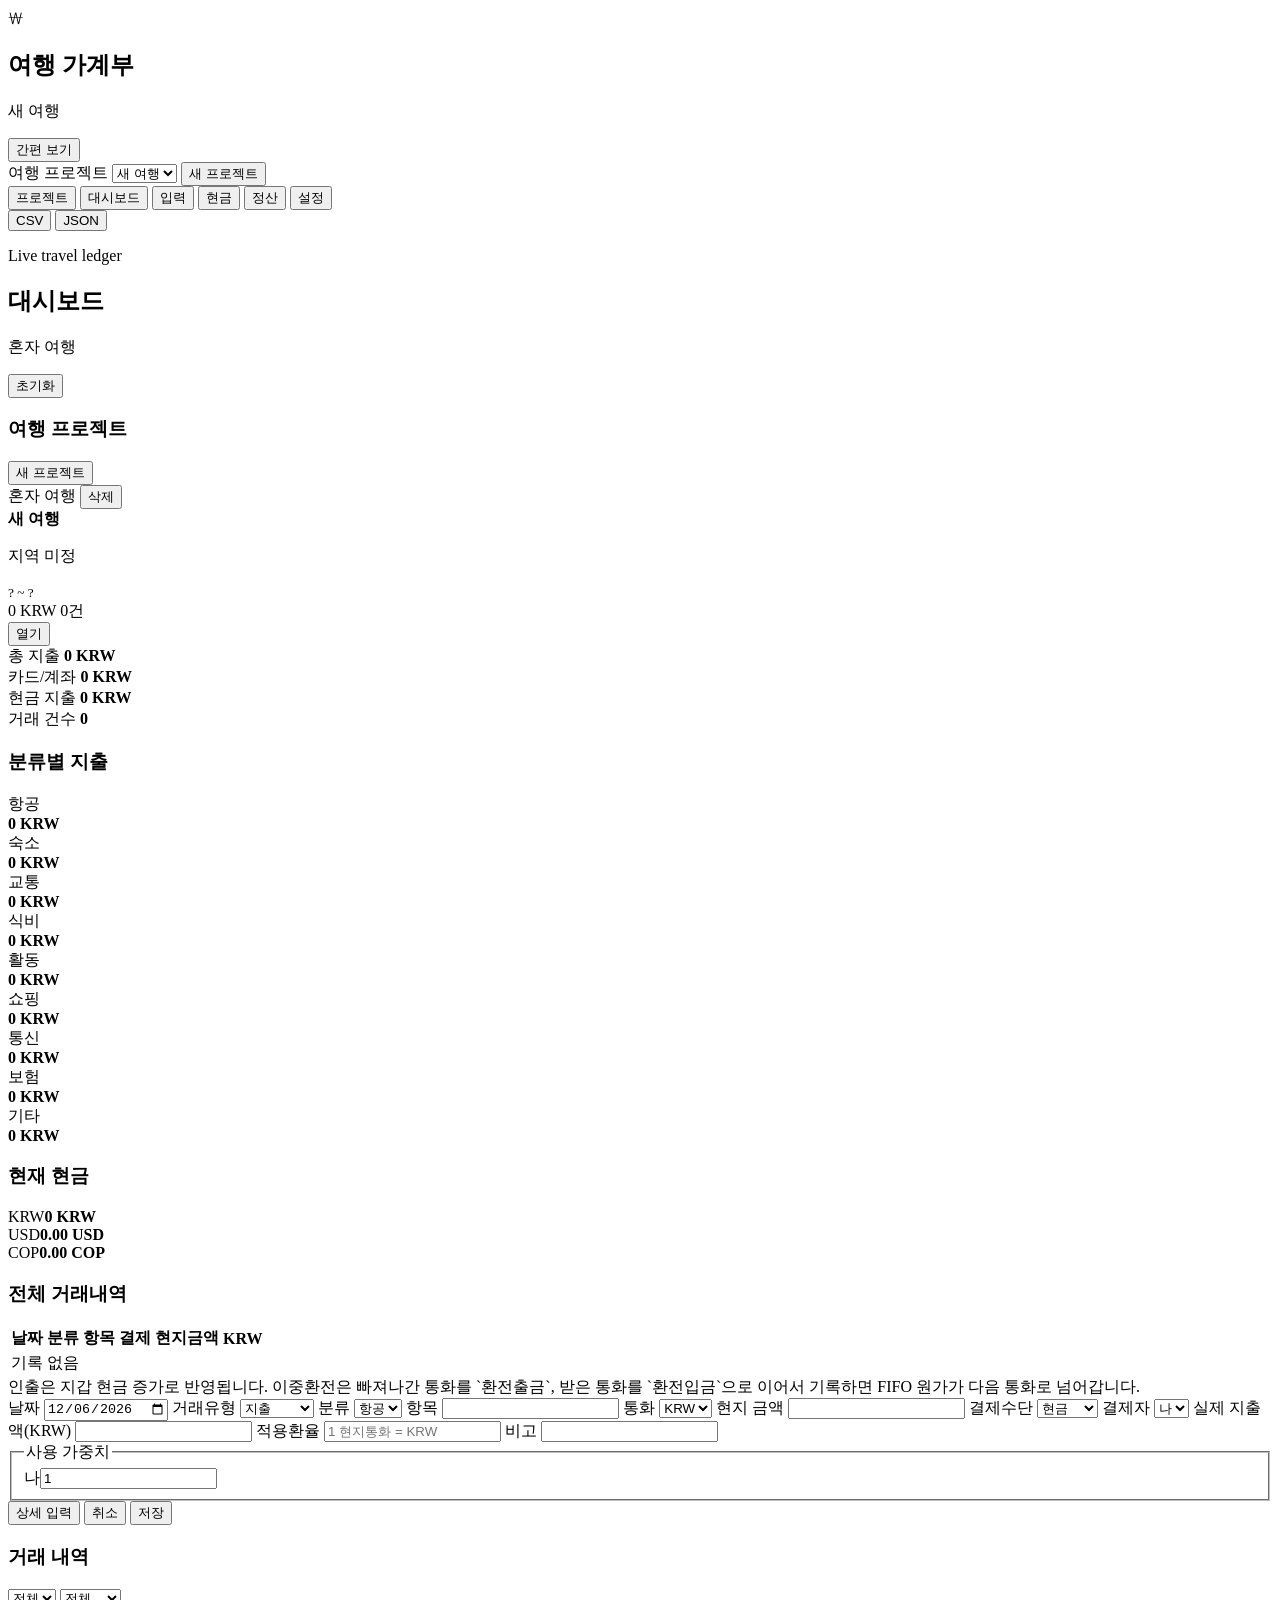
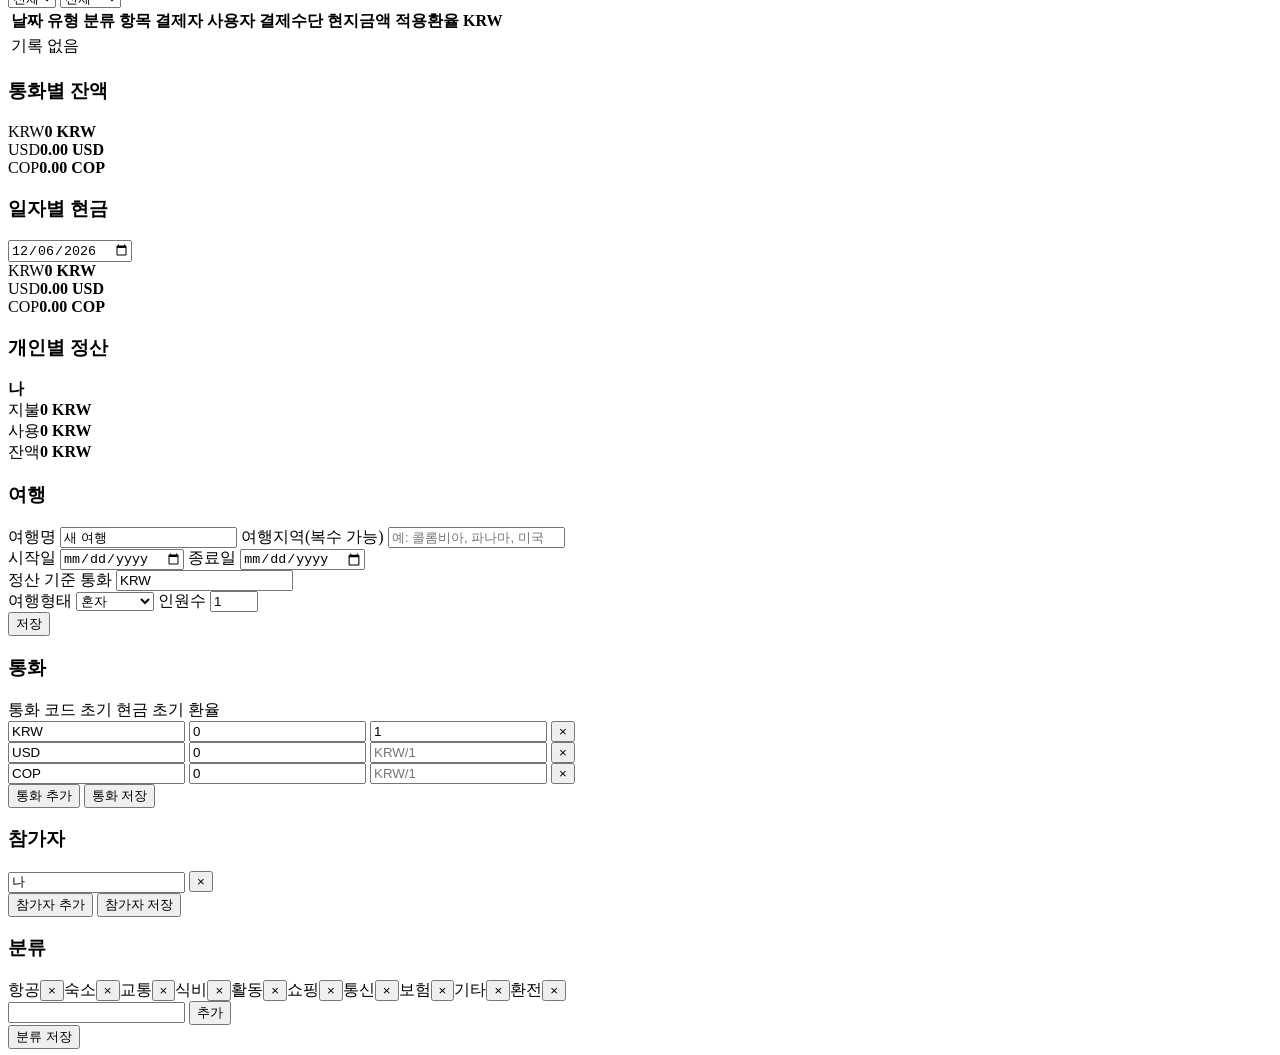
==== index.html @ 9072cc3f "Add files via upload" ====
<!doctype html>
<html lang="ko">
  <head>
    <meta charset="utf-8" />
    <meta name="viewport" content="width=device-width, initial-scale=1" />
    <title>여행 가계부</title>
    <meta name="theme-color" content="#243746" />
    <meta name="apple-mobile-web-app-capable" content="yes" />
    <meta name="apple-mobile-web-app-title" content="여행 가계부" />
    <meta name="apple-mobile-web-app-status-bar-style" content="black-translucent" />
    <link rel="manifest" href="manifest.webmanifest?v=20260618-pwa" />
    <link rel="icon" href="icons/icon.svg" type="image/svg+xml" />
    <link rel="apple-touch-icon" href="icons/icon.svg" />
    <link rel="stylesheet" href="styles.css?v=20260618-no-sample-buttons" />
  </head>
  <body>
    <div class="app-shell">
      <aside class="sidebar" aria-label="앱 탐색">
        <div class="brand">
          <div class="brand-mark" aria-hidden="true">₩</div>
          <div>
            <h1>여행 가계부</h1>
            <p id="tripNameLabel">Trip Wallet</p>
          </div>
          <button id="toggleChromeButton" class="ghost-button compact-toggle" type="button">간편 보기</button>
        </div>
        <div class="project-switcher">
          <label>
            여행 프로젝트
            <select id="projectSelect"></select>
          </label>
          <button id="newProjectButton" class="ghost-button" type="button">새 프로젝트</button>
        </div>
        <nav class="nav-tabs" aria-label="화면">
          <button class="nav-tab" data-view="projects" type="button">프로젝트</button>
          <button class="nav-tab active" data-view="dashboard" type="button">대시보드</button>
          <button class="nav-tab" data-view="entry" type="button">입력</button>
          <button class="nav-tab" data-view="cash" type="button">현금</button>
          <button class="nav-tab" data-view="settlement" type="button">정산</button>
          <button class="nav-tab" data-view="settings" type="button">설정</button>
        </nav>
        <div class="sidebar-actions">
          <button id="exportCsvButton" class="ghost-button" type="button">CSV</button>
          <button id="exportJsonButton" class="ghost-button" type="button">JSON</button>
        </div>
      </aside>

      <main class="workspace">
        <section class="topbar">
          <div>
            <p class="eyebrow">Live travel ledger</p>
            <h2 id="viewTitle">대시보드</h2>
            <p id="tripMetaLabel" class="trip-meta"></p>
          </div>
          <div class="topbar-actions">
            <button id="clearButton" class="danger-button" type="button">초기화</button>
          </div>
        </section>

        <section id="projectsView" class="view">
          <section class="panel">
            <div class="panel-header">
              <h3>여행 프로젝트</h3>
              <button id="newProjectButtonMain" class="primary-button" type="button">새 프로젝트</button>
            </div>
            <div id="projectCards" class="project-grid"></div>
          </section>
        </section>

        <section id="dashboardView" class="view active">
          <div class="kpi-grid">
            <article class="metric">
              <span>총 지출</span>
              <strong id="totalExpense">0 KRW</strong>
            </article>
            <article class="metric">
              <span>카드/계좌</span>
              <strong id="cardExpense">0 KRW</strong>
            </article>
            <article class="metric">
              <span>현금 지출</span>
              <strong id="cashExpense">0 KRW</strong>
            </article>
            <article class="metric">
              <span>거래 건수</span>
              <strong id="transactionCount">0</strong>
            </article>
          </div>

          <div class="dashboard-layout">
            <section class="panel">
              <div class="panel-header">
                <h3>분류별 지출</h3>
              </div>
              <div id="categoryBars" class="bar-list"></div>
            </section>
            <section class="panel">
              <div class="panel-header">
                <h3>현재 현금</h3>
              </div>
              <div id="walletCards" class="wallet-grid"></div>
            </section>
          </div>

          <section class="panel">
            <div class="panel-header">
              <h3>전체 거래내역</h3>
              <span id="lastUpdated" class="muted"></span>
            </div>
            <div class="table-wrap">
              <table>
                <thead>
                  <tr>
                    <th>날짜</th>
                    <th>분류</th>
                    <th>항목</th>
                    <th>결제</th>
                    <th>현지금액</th>
                    <th>KRW</th>
                  </tr>
                </thead>
                <tbody id="recentRows"></tbody>
              </table>
            </div>
          </section>
        </section>

        <section id="entryView" class="view">
          <form id="transactionForm" class="entry-grid">
            <input type="hidden" id="editingId" />
            <div class="form-hint entry-advanced">
              인출은 지갑 현금 증가로 반영됩니다. 이중환전은 빠져나간 통화를 `환전출금`, 받은 통화를 `환전입금`으로 이어서 기록하면 FIFO 원가가 다음 통화로 넘어갑니다.
            </div>
            <label>
              날짜
              <input id="dateInput" type="date" required />
            </label>
            <label>
              거래유형
              <select id="typeInput"></select>
            </label>
            <label>
              분류
              <select id="categoryInput"></select>
            </label>
            <label class="wide">
              항목
              <input id="itemInput" type="text" required />
            </label>
            <label>
              통화
              <select id="currencyInput"></select>
            </label>
            <label>
              현지 금액
              <input id="amountInput" type="number" min="0" step="0.01" required />
            </label>
            <label>
              결제수단
              <select id="methodInput"></select>
            </label>
            <label id="payerField" class="group-only">
              결제자
              <select id="payerInput"></select>
            </label>
            <label class="entry-advanced">
              실제 지출액(KRW)
              <input id="krwInput" type="number" min="0" step="1" />
            </label>
            <label class="entry-advanced">
              적용환율
              <input id="exchangeRateInput" type="number" min="0" step="0.0001" placeholder="1 현지통화 = KRW" />
            </label>
            <label class="wide entry-advanced">
              비고
              <input id="noteInput" type="text" />
            </label>
            <fieldset id="weightsField" class="weights-box group-only entry-advanced">
              <legend>사용 가중치</legend>
              <div id="weightInputs" class="weights-grid"></div>
            </fieldset>
            <div class="form-actions">
              <button class="secondary-button" id="toggleAdvancedButton" type="button">상세 입력</button>
              <button class="secondary-button" id="cancelEditButton" type="button">취소</button>
              <button class="primary-button" type="submit">저장</button>
            </div>
          </form>

          <section class="panel">
            <div class="panel-header">
              <h3>거래 내역</h3>
              <div class="filter-row">
                <select id="filterCategory"></select>
                <select id="filterMethod"></select>
              </div>
            </div>
            <div class="table-wrap">
              <table>
                <thead>
                  <tr>
                    <th>날짜</th>
                    <th>유형</th>
                    <th>분류</th>
                    <th>항목</th>
                    <th class="group-only">결제자</th>
                    <th class="group-only">사용자</th>
                    <th>결제수단</th>
                    <th>현지금액</th>
                    <th>적용환율</th>
                    <th>KRW</th>
                    <th></th>
                  </tr>
                </thead>
                <tbody id="transactionRows"></tbody>
              </table>
            </div>
          </section>
        </section>

        <section id="cashView" class="view">
          <div class="dashboard-layout">
            <section class="panel">
              <div class="panel-header">
                <h3>통화별 잔액</h3>
              </div>
              <div id="cashBalanceRows" class="cash-list"></div>
            </section>
            <section class="panel">
              <div class="panel-header">
                <h3>일자별 현금</h3>
                <input id="cashDateInput" type="date" />
              </div>
              <div id="dailyCashRows" class="cash-list"></div>
            </section>
          </div>
        </section>

        <section id="settlementView" class="view">
          <section class="panel">
            <div class="panel-header">
              <h3>개인별 정산</h3>
            </div>
            <div id="settlementRows" class="settlement-list"></div>
          </section>
        </section>

        <section id="settingsView" class="view">
          <div class="settings-grid">
            <section class="panel">
              <div class="panel-header">
                <h3>여행</h3>
              </div>
              <label>
                여행명
                <input id="tripNameInput" type="text" />
              </label>
              <label>
                여행지역(복수 가능)
                <input id="tripRegionsInput" type="text" placeholder="예: 콜롬비아, 파나마, 미국" />
              </label>
              <div class="two-col">
                <label>
                  시작일
                  <input id="tripStartInput" type="date" />
                </label>
                <label>
                  종료일
                  <input id="tripEndInput" type="date" />
                </label>
              </div>
              <label>
                정산 기준 통화
                <input id="homeCurrencyInput" type="text" maxlength="3" />
              </label>
              <div class="two-col">
                <label>
                  여행형태
                  <select id="travelModeInput">
                    <option value="solo">혼자</option>
                    <option value="group">동행 있음</option>
                  </select>
                </label>
                <label id="participantCountField" class="group-only">
                  인원수
                  <input id="participantCountInput" type="number" min="1" max="20" />
                </label>
              </div>
              <button id="saveTripButton" class="primary-button" type="button">저장</button>
            </section>

            <section class="panel">
              <div class="panel-header">
                <h3>통화</h3>
              </div>
              <div class="settings-row settings-header">
                <span>통화 코드</span>
                <span>초기 현금</span>
                <span>초기 환율</span>
                <span></span>
              </div>
              <div id="currencySettings" class="settings-list"></div>
              <div class="settings-actions">
                <button id="addCurrencyButton" class="secondary-button" type="button">통화 추가</button>
                <button id="saveCurrencyButton" class="primary-button" type="button">통화 저장</button>
              </div>
            </section>

            <section class="panel">
              <div class="panel-header">
                <h3>참가자</h3>
              </div>
              <div id="participantSettings" class="settings-list"></div>
              <div class="settings-actions">
                <button id="addParticipantButton" class="secondary-button" type="button">참가자 추가</button>
                <button id="saveParticipantButton" class="primary-button" type="button">참가자 저장</button>
              </div>
            </section>

            <section class="panel">
              <div class="panel-header">
                <h3>분류</h3>
              </div>
              <div id="categorySettings" class="chip-editor"></div>
              <div class="inline-add">
                <input id="newCategoryInput" type="text" />
                <button id="addCategoryButton" class="secondary-button" type="button">추가</button>
              </div>
              <button id="saveCategoryButton" class="primary-button full-button" type="button">분류 저장</button>
            </section>
          </div>
        </section>
      </main>
    </div>

    <template id="emptyRowTemplate">
      <tr>
        <td colspan="9" class="empty-state">기록 없음</td>
      </tr>
    </template>

    <script src="app.js?v=20260618-pwa"></script>
  </body>
</html>
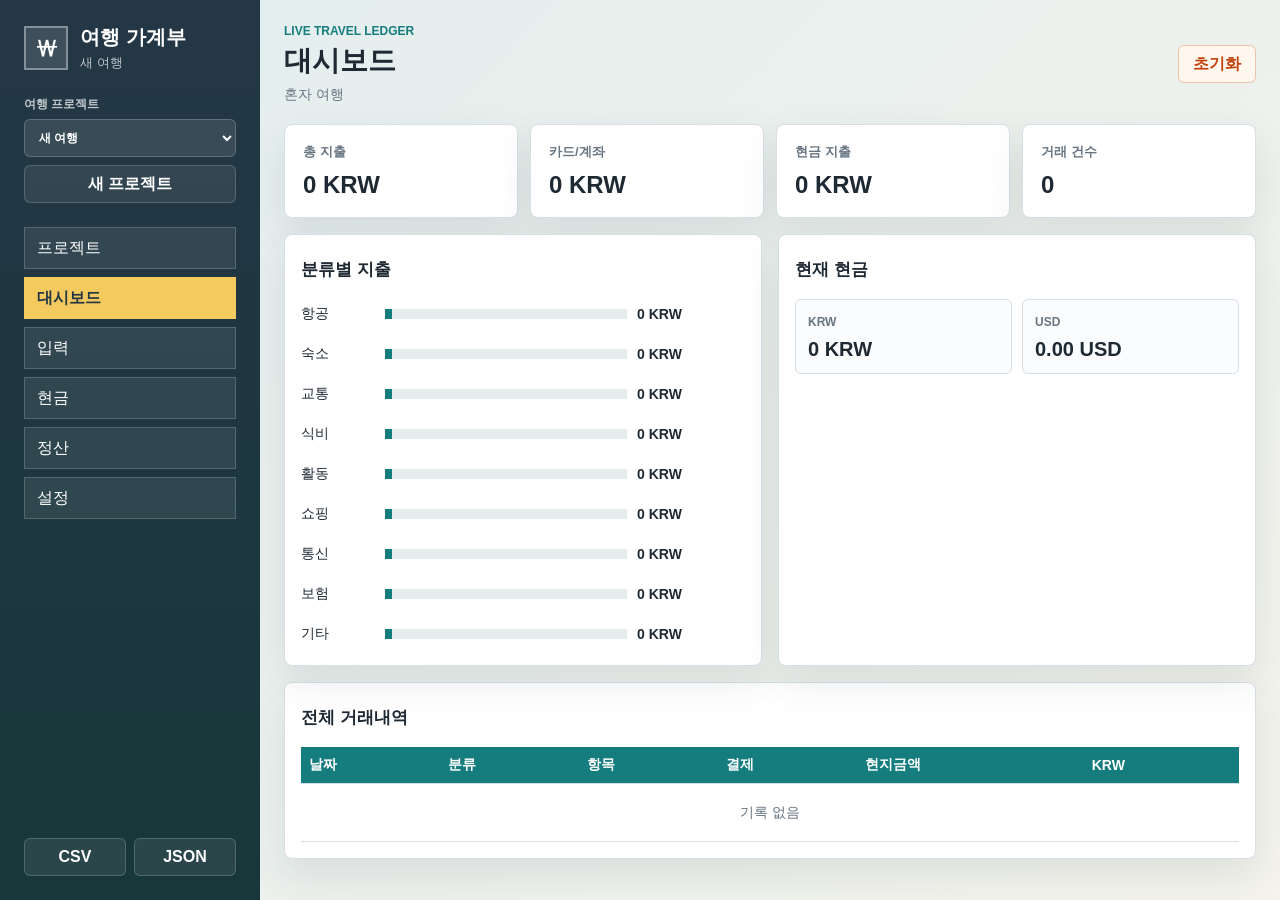
==== commit f050faa7: "Add files via upload" ====
--- a/index.html
+++ b/index.html
@@ -11,7 +11,7 @@
     <link rel="manifest" href="manifest.webmanifest?v=20260618-pwa" />
     <link rel="icon" href="icons/icon.svg" type="image/svg+xml" />
     <link rel="apple-touch-icon" href="icons/icon.svg" />
-    <link rel="stylesheet" href="styles.css?v=20260618-no-sample-buttons" />
+    <link rel="stylesheet" href="styles.css?v=20260618-remove-currency-header" />
   </head>
   <body>
     <div class="app-shell">
@@ -292,12 +292,6 @@
               <div class="panel-header">
                 <h3>통화</h3>
               </div>
-              <div class="settings-row settings-header">
-                <span>통화 코드</span>
-                <span>초기 현금</span>
-                <span>초기 환율</span>
-                <span></span>
-              </div>
               <div id="currencySettings" class="settings-list"></div>
               <div class="settings-actions">
                 <button id="addCurrencyButton" class="secondary-button" type="button">통화 추가</button>
@@ -338,6 +332,6 @@
       </tr>
     </template>
 
-    <script src="app.js?v=20260618-pwa"></script>
+    <script src="app.js?v=20260618-remove-currency-header"></script>
   </body>
 </html>
--- a/styles.css
+++ b/styles.css
@@ -0,0 +1,827 @@
+:root {
+  --ink: #1f2933;
+  --muted: #687582;
+  --line: #d6dee6;
+  --surface: #f4f7f8;
+  --panel: #ffffff;
+  --navy: #243746;
+  --teal: #167d7f;
+  --mint: #d9f0ec;
+  --gold: #f4c95d;
+  --coral: #e76f51;
+  --green: #2f855a;
+  --red: #c2410c;
+  --shadow: 0 16px 38px rgba(36, 55, 70, 0.1);
+  color-scheme: light;
+}
+
+* {
+  box-sizing: border-box;
+}
+
+body {
+  margin: 0;
+  min-height: 100vh;
+  font-family: "Segoe UI", "Apple SD Gothic Neo", "Noto Sans KR", Arial, sans-serif;
+  color: var(--ink);
+  background:
+    linear-gradient(135deg, rgba(22, 125, 127, 0.08), rgba(244, 201, 93, 0.08)),
+    var(--surface);
+}
+
+button,
+input,
+select {
+  font: inherit;
+}
+
+button {
+  cursor: pointer;
+}
+
+.app-shell {
+  display: grid;
+  grid-template-columns: 260px minmax(0, 1fr);
+  min-height: 100vh;
+}
+
+.sidebar {
+  position: sticky;
+  top: 0;
+  display: flex;
+  flex-direction: column;
+  gap: 24px;
+  height: 100vh;
+  padding: 24px;
+  color: #fff;
+  background:
+    linear-gradient(180deg, rgba(36, 55, 70, 0.95), rgba(23, 55, 58, 0.96)),
+    var(--navy);
+}
+
+.brand {
+  display: flex;
+  align-items: center;
+  gap: 12px;
+}
+
+.brand-mark {
+  display: grid;
+  width: 44px;
+  height: 44px;
+  place-items: center;
+  border: 2px solid rgba(255, 255, 255, 0.36);
+  background: rgba(255, 255, 255, 0.12);
+  font-size: 22px;
+  font-weight: 800;
+}
+
+.brand h1 {
+  margin: 0;
+  font-size: 20px;
+  letter-spacing: 0;
+}
+
+.brand p {
+  margin: 3px 0 0;
+  color: rgba(255, 255, 255, 0.7);
+  font-size: 13px;
+}
+
+.compact-toggle {
+  display: none;
+  margin-left: auto;
+  min-height: 34px;
+  padding: 0 10px;
+  white-space: nowrap;
+}
+
+.nav-tabs {
+  display: grid;
+  gap: 8px;
+}
+
+.project-switcher {
+  display: grid;
+  gap: 8px;
+}
+
+.project-switcher label {
+  color: rgba(255, 255, 255, 0.72);
+}
+
+.project-switcher select {
+  border-color: rgba(255, 255, 255, 0.2);
+  color: #fff;
+  background: rgba(255, 255, 255, 0.1);
+}
+
+.project-switcher option {
+  color: var(--ink);
+}
+
+.nav-tab,
+.ghost-button {
+  border: 1px solid rgba(255, 255, 255, 0.18);
+  color: #fff;
+  background: rgba(255, 255, 255, 0.08);
+}
+
+.nav-tab {
+  min-height: 42px;
+  padding: 0 12px;
+  text-align: left;
+}
+
+.nav-tab.active {
+  border-color: transparent;
+  color: var(--navy);
+  background: var(--gold);
+  font-weight: 700;
+}
+
+.sidebar-actions {
+  display: grid;
+  grid-template-columns: 1fr 1fr;
+  gap: 8px;
+  margin-top: auto;
+}
+
+.ghost-button,
+.primary-button,
+.secondary-button,
+.danger-button {
+  min-height: 38px;
+  border-radius: 6px;
+  padding: 0 14px;
+  font-weight: 700;
+}
+
+.primary-button {
+  border: 1px solid var(--teal);
+  color: #fff;
+  background: var(--teal);
+}
+
+.secondary-button {
+  border: 1px solid var(--line);
+  color: var(--ink);
+  background: #fff;
+}
+
+.danger-button {
+  border: 1px solid rgba(194, 65, 12, 0.28);
+  color: var(--red);
+  background: #fff7ed;
+}
+
+.workspace {
+  min-width: 0;
+  padding: 24px;
+}
+
+.topbar {
+  display: flex;
+  align-items: center;
+  justify-content: space-between;
+  gap: 16px;
+  margin-bottom: 20px;
+}
+
+.eyebrow {
+  margin: 0 0 4px;
+  color: var(--teal);
+  font-size: 12px;
+  font-weight: 800;
+  text-transform: uppercase;
+}
+
+.topbar h2 {
+  margin: 0;
+  font-size: 28px;
+}
+
+.trip-meta {
+  margin: 6px 0 0;
+  color: var(--muted);
+  font-size: 14px;
+}
+
+.topbar-actions,
+.form-actions,
+.filter-row,
+.inline-add,
+.settings-actions {
+  display: flex;
+  align-items: center;
+  gap: 8px;
+}
+
+.settings-actions {
+  margin-top: 10px;
+}
+
+.settings-actions button {
+  flex: 1;
+}
+
+.full-button {
+  width: 100%;
+  margin-top: 10px;
+}
+
+.view {
+  display: none;
+}
+
+.view.active {
+  display: block;
+}
+
+.is-solo .group-only {
+  display: none !important;
+}
+
+.entry-advanced {
+  display: none;
+}
+
+.show-advanced-entry .entry-advanced {
+  display: grid;
+}
+
+.show-advanced-entry .form-hint {
+  display: block;
+}
+
+.kpi-grid {
+  display: grid;
+  grid-template-columns: repeat(4, minmax(0, 1fr));
+  gap: 12px;
+  margin-bottom: 16px;
+}
+
+.metric,
+.panel {
+  border: 1px solid var(--line);
+  border-radius: 8px;
+  background: var(--panel);
+  box-shadow: var(--shadow);
+}
+
+.metric {
+  min-height: 94px;
+  padding: 18px;
+}
+
+.metric span {
+  display: block;
+  color: var(--muted);
+  font-size: 13px;
+  font-weight: 700;
+}
+
+.metric strong {
+  display: block;
+  margin-top: 10px;
+  font-size: 24px;
+}
+
+.dashboard-layout,
+.settings-grid {
+  display: grid;
+  grid-template-columns: minmax(0, 1fr) minmax(0, 1fr);
+  gap: 16px;
+  margin-bottom: 16px;
+}
+
+.panel {
+  padding: 16px;
+}
+
+.panel-header {
+  display: flex;
+  align-items: center;
+  justify-content: space-between;
+  gap: 12px;
+  min-height: 36px;
+  margin-bottom: 12px;
+}
+
+.panel-header h3 {
+  margin: 0;
+  font-size: 17px;
+}
+
+.muted {
+  color: var(--muted);
+  font-size: 13px;
+}
+
+.bar-list,
+.cash-list,
+.settlement-list,
+.settings-list {
+  display: grid;
+  gap: 10px;
+}
+
+.bar-row {
+  display: grid;
+  grid-template-columns: 74px minmax(0, 1fr) 108px;
+  align-items: center;
+  gap: 10px;
+  min-height: 30px;
+  font-size: 14px;
+}
+
+.bar-track {
+  height: 10px;
+  overflow: hidden;
+  background: #e7ecef;
+}
+
+.bar-fill {
+  height: 100%;
+  background: var(--teal);
+}
+
+.wallet-grid {
+  display: grid;
+  grid-template-columns: repeat(2, minmax(0, 1fr));
+  gap: 10px;
+}
+
+.project-grid {
+  display: grid;
+  grid-template-columns: repeat(3, minmax(0, 1fr));
+  gap: 12px;
+}
+
+.project-card {
+  display: grid;
+  gap: 14px;
+  min-height: 190px;
+  border: 1px solid var(--line);
+  border-radius: 8px;
+  padding: 16px;
+  background: #fbfcfd;
+}
+
+.project-card-top {
+  display: flex;
+  align-items: center;
+  justify-content: space-between;
+  gap: 8px;
+}
+
+.project-card.active {
+  border-color: var(--teal);
+  box-shadow: inset 0 0 0 2px rgba(22, 125, 127, 0.14);
+}
+
+.project-pill {
+  display: inline-flex;
+  align-items: center;
+  min-height: 24px;
+  border-radius: 999px;
+  padding: 0 9px;
+  color: var(--teal);
+  background: var(--mint);
+  font-size: 12px;
+  font-weight: 800;
+}
+
+.compact-button {
+  min-height: 30px;
+  padding: 0 10px;
+}
+
+.project-card-main strong {
+  display: block;
+  margin-top: 10px;
+  font-size: 19px;
+}
+
+.project-card-main p {
+  margin: 7px 0 4px;
+  color: var(--ink);
+}
+
+.project-card-main small {
+  color: var(--muted);
+}
+
+.project-card-stats {
+  display: flex;
+  justify-content: space-between;
+  gap: 8px;
+  color: var(--muted);
+  font-size: 13px;
+  font-weight: 800;
+}
+
+.project-card-actions {
+  display: grid;
+  grid-template-columns: 1fr;
+  gap: 8px;
+}
+
+.wallet-card,
+.cash-row,
+.settlement-row,
+.settings-row {
+  border: 1px solid var(--line);
+  border-radius: 6px;
+  background: #fbfcfd;
+}
+
+.wallet-card {
+  padding: 12px;
+}
+
+.wallet-card span,
+.settlement-row span {
+  color: var(--muted);
+  font-size: 12px;
+  font-weight: 700;
+}
+
+.wallet-card strong {
+  display: block;
+  margin-top: 8px;
+  font-size: 20px;
+}
+
+.table-wrap {
+  overflow-x: auto;
+}
+
+table {
+  width: 100%;
+  border-collapse: collapse;
+  font-size: 14px;
+}
+
+th,
+td {
+  border-bottom: 1px solid var(--line);
+  padding: 9px 8px;
+  text-align: left;
+  white-space: nowrap;
+}
+
+th {
+  color: #fff;
+  background: var(--teal);
+  font-weight: 800;
+}
+
+td.numeric,
+th.numeric {
+  text-align: right;
+}
+
+.empty-state {
+  height: 58px;
+  color: var(--muted);
+  text-align: center;
+}
+
+.entry-grid {
+  display: grid;
+  grid-template-columns: repeat(4, minmax(0, 1fr));
+  gap: 12px;
+  margin-bottom: 16px;
+  padding: 16px;
+  border: 1px solid var(--line);
+  border-radius: 8px;
+  background: #fff;
+  box-shadow: var(--shadow);
+}
+
+.form-hint {
+  grid-column: 1 / -1;
+  border: 1px solid rgba(22, 125, 127, 0.24);
+  border-radius: 6px;
+  padding: 10px 12px;
+  color: var(--ink);
+  background: var(--mint);
+  font-size: 13px;
+  line-height: 1.45;
+}
+
+label {
+  display: grid;
+  gap: 6px;
+  color: var(--muted);
+  font-size: 12px;
+  font-weight: 800;
+}
+
+input,
+select {
+  width: 100%;
+  min-height: 38px;
+  border: 1px solid var(--line);
+  border-radius: 6px;
+  padding: 0 10px;
+  color: var(--ink);
+  background: #fff;
+}
+
+.wide {
+  grid-column: span 2;
+}
+
+.weights-box {
+  grid-column: 1 / -1;
+  margin: 0;
+  border: 1px solid var(--line);
+  border-radius: 8px;
+  padding: 12px;
+}
+
+.weights-box legend {
+  padding: 0 6px;
+  color: var(--muted);
+  font-size: 12px;
+  font-weight: 800;
+}
+
+.weights-grid {
+  display: grid;
+  grid-template-columns: repeat(4, minmax(0, 1fr));
+  gap: 10px;
+}
+
+.form-actions {
+  grid-column: 1 / -1;
+  justify-content: flex-end;
+}
+
+.cash-row,
+.settlement-row,
+.settings-row {
+  display: grid;
+  grid-template-columns: 1fr auto;
+  align-items: center;
+  gap: 12px;
+  min-height: 52px;
+  padding: 12px;
+}
+
+.cash-row strong,
+.settlement-row strong {
+  font-size: 18px;
+}
+
+.positive {
+  color: var(--green);
+}
+
+.negative {
+  color: var(--red);
+}
+
+.settlement-row {
+  grid-template-columns: 120px repeat(3, minmax(0, 1fr));
+}
+
+.settings-grid {
+  align-items: start;
+}
+
+.two-col {
+  display: grid;
+  grid-template-columns: repeat(2, minmax(0, 1fr));
+  gap: 10px;
+}
+
+.settings-row {
+  grid-template-columns: 1fr;
+  gap: 8px;
+}
+
+.mobile-field-label {
+  display: grid;
+  gap: 5px;
+}
+
+.mobile-field-label span {
+  display: block;
+  color: var(--muted);
+  font-size: 12px;
+  font-weight: 800;
+}
+
+.settings-header {
+  display: none;
+}
+
+.settings-row .icon-button {
+  width: 100%;
+}
+
+.participant-row {
+  grid-template-columns: minmax(0, 1fr) 34px;
+}
+
+.icon-button {
+  min-width: 34px;
+  min-height: 34px;
+  border: 1px solid var(--line);
+  border-radius: 6px;
+  background: #fff;
+}
+
+.chip-editor {
+  display: flex;
+  flex-wrap: wrap;
+  gap: 8px;
+  margin-bottom: 12px;
+}
+
+.chip {
+  display: inline-flex;
+  align-items: center;
+  gap: 8px;
+  min-height: 32px;
+  border: 1px solid var(--line);
+  border-radius: 999px;
+  padding: 0 10px;
+  background: #fbfcfd;
+}
+
+.chip button {
+  border: 0;
+  color: var(--muted);
+  background: transparent;
+}
+
+.row-actions {
+  display: flex;
+  gap: 6px;
+  justify-content: flex-end;
+}
+
+@media (max-width: 1020px) {
+  .app-shell {
+    grid-template-columns: 1fr;
+  }
+
+  .sidebar {
+    position: static;
+    height: auto;
+  }
+
+  .nav-tabs {
+    grid-template-columns: repeat(6, minmax(0, 1fr));
+  }
+
+  .nav-tab {
+    text-align: center;
+  }
+
+  .kpi-grid,
+  .dashboard-layout,
+  .settings-grid,
+  .project-grid {
+    grid-template-columns: repeat(2, minmax(0, 1fr));
+  }
+
+  .entry-grid {
+    grid-template-columns: repeat(2, minmax(0, 1fr));
+  }
+}
+
+@media (max-width: 680px) {
+  .workspace {
+    padding: 16px;
+  }
+
+  .compact-toggle {
+    display: inline-flex;
+    align-items: center;
+  }
+
+  .sidebar {
+    gap: 14px;
+    padding: 14px;
+  }
+
+  .brand-mark {
+    width: 36px;
+    height: 36px;
+    font-size: 18px;
+  }
+
+  .brand h1 {
+    font-size: 17px;
+  }
+
+  .nav-tabs {
+    display: flex;
+    gap: 6px;
+    overflow-x: auto;
+    padding-bottom: 2px;
+  }
+
+  .nav-tab {
+    flex: 0 0 auto;
+    min-height: 36px;
+    padding: 0 10px;
+    font-size: 13px;
+  }
+
+  .compact-chrome .project-switcher,
+  .compact-chrome .nav-tabs,
+  .compact-chrome .sidebar-actions,
+  .compact-chrome .topbar-actions,
+  .compact-chrome .eyebrow,
+  .compact-chrome .trip-meta,
+  .compact-chrome .brand p {
+    display: none;
+  }
+
+  .compact-chrome .sidebar {
+    position: sticky;
+    top: 0;
+    z-index: 20;
+    padding: 10px 12px;
+    gap: 0;
+  }
+
+  .compact-chrome .workspace {
+    padding-top: 8px;
+  }
+
+  .compact-chrome .topbar {
+    display: none;
+  }
+
+  .compact-chrome .brand {
+    gap: 8px;
+  }
+
+  .compact-chrome .brand h1 {
+    max-width: 150px;
+    overflow: hidden;
+    text-overflow: ellipsis;
+    white-space: nowrap;
+  }
+
+  .topbar {
+    align-items: flex-start;
+    flex-direction: column;
+  }
+
+  .nav-tabs,
+  .kpi-grid,
+  .dashboard-layout,
+  .settings-grid,
+  .project-grid,
+  .entry-grid,
+  .two-col,
+  .weights-grid,
+  .wallet-grid {
+    grid-template-columns: 1fr;
+  }
+
+  .wide {
+    grid-column: auto;
+  }
+
+  .settlement-row {
+    grid-template-columns: 1fr;
+  }
+
+  .settings-row {
+    grid-template-columns: 1fr;
+    gap: 8px;
+  }
+
+  .mobile-field-label {
+    display: grid;
+    gap: 5px;
+  }
+
+  .mobile-field-label span {
+    display: block;
+    color: var(--muted);
+    font-size: 12px;
+    font-weight: 800;
+  }
+
+  .settings-header {
+    display: none;
+  }
+
+  .settings-row .icon-button {
+    width: 100%;
+  }
+
+  .participant-row {
+    grid-template-columns: 1fr;
+  }
+}
